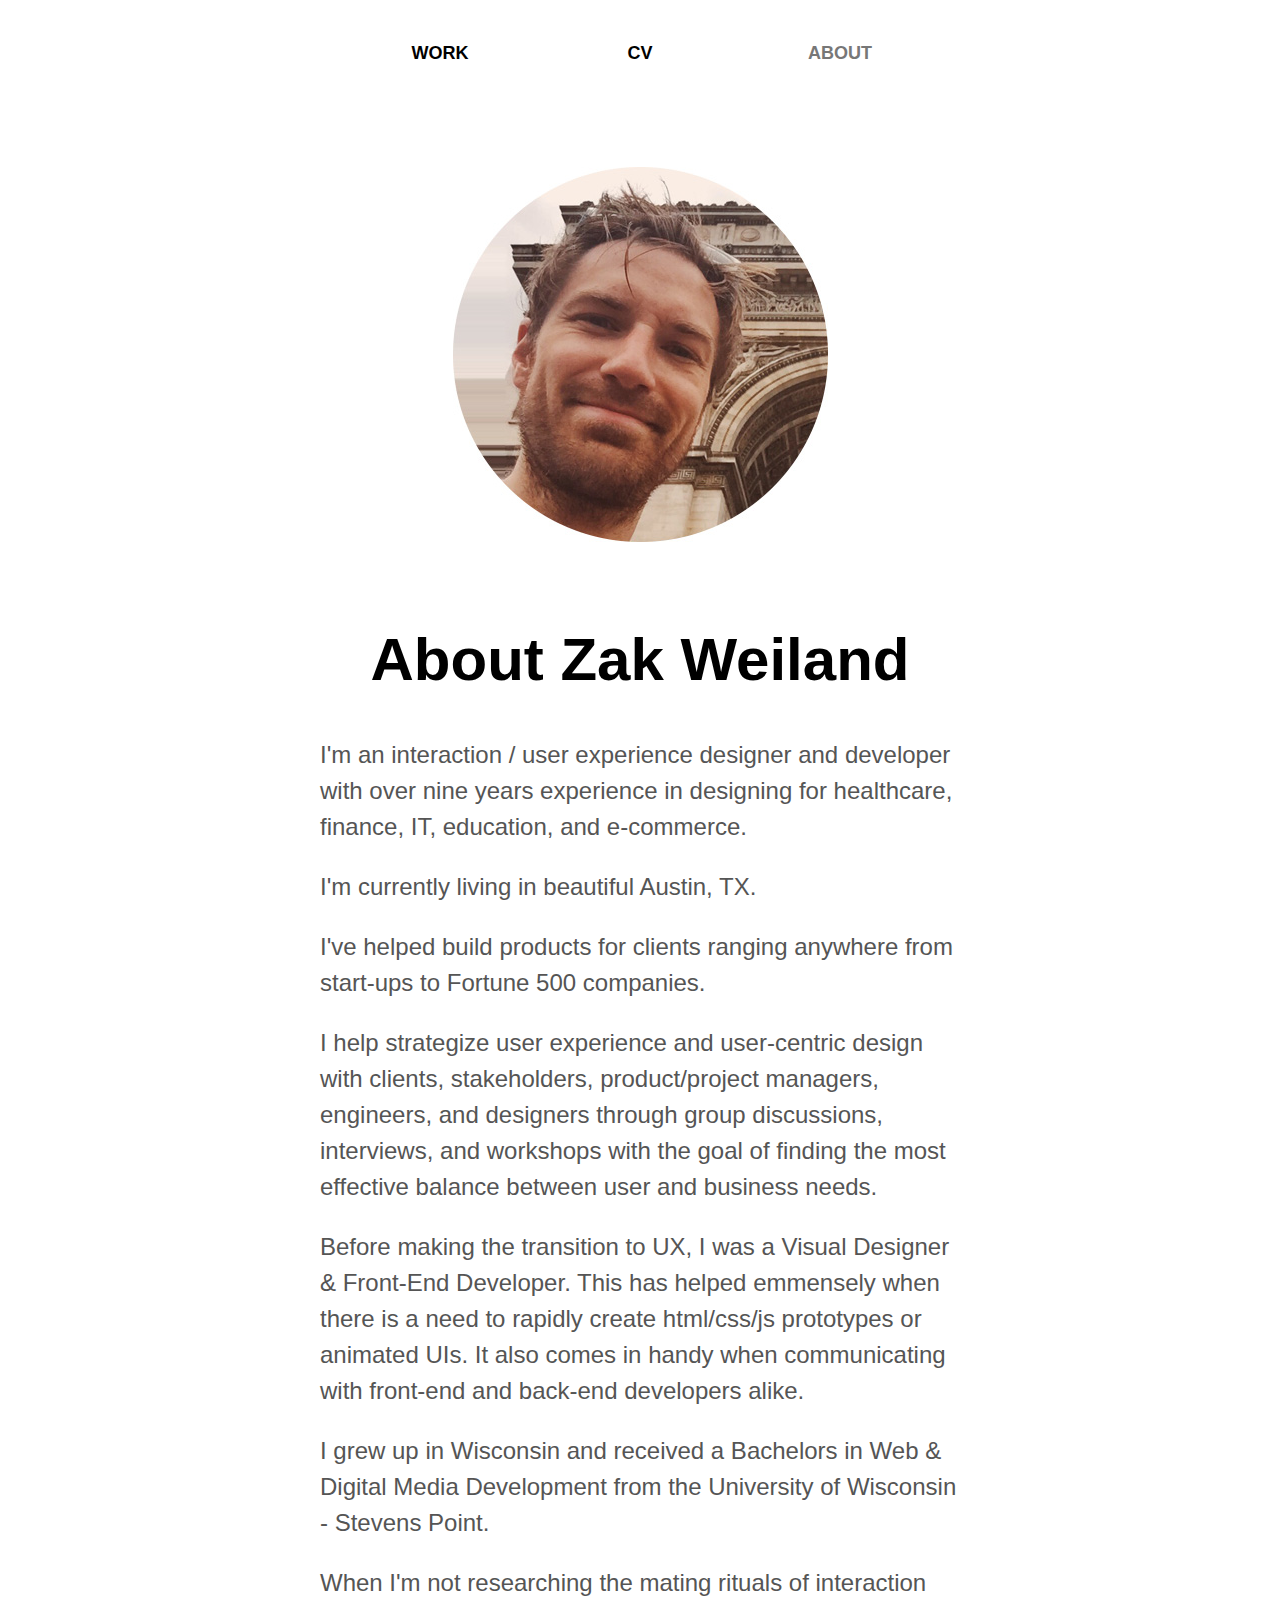
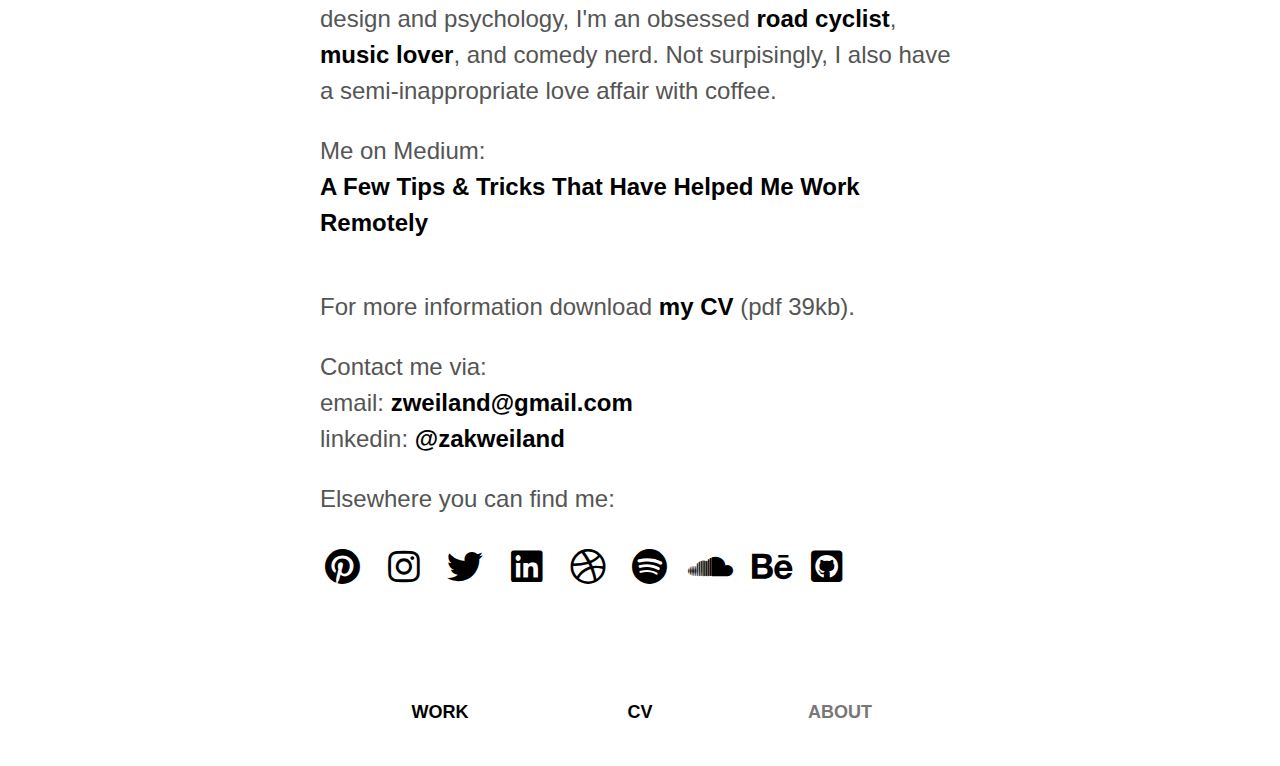
==== about.html @ 1b2391a1 "fix it" ====
<!doctype html>
<html lang="en">
<head>
	<meta charset="utf-8">
	<title>About | Portfolio of Zak Weiland</title>
	<meta name="viewport" content="initial-scale=1, user-scalable=yes">
	<meta name="description" content="Zak Weiland is a interaction / user experience designer and developer." />
	<link rel="stylesheet" href="https://use.fontawesome.com/releases/v5.0.8/css/all.css">
	<link rel="stylesheet" href="css/screen.css" />
	<link rel="icon" type="image/x-icon" href="img/favicon.ico" />
</head>
<body id="about">
<main>
	<div class="cd-index cd-main-content">
		<nav class="header">
		   <ul>
		       <li><a href="index.html" class="work">Work</a>
		       <li><a href="cv.html" class="cv">CV</a>
		       <li><a href="about.html" class="about">About</a>
		   </ul>
		</nav>
		<div class="wrapper">
			<img src="img/zak-3.jpg" class="zak">
			<h1>About Zak Weiland</h1>
			<p>I'm an interaction / user experience designer and developer with over nine years experience in designing for healthcare, finance, IT, education, and e-commerce.</p>
			<p>I'm currently living in beautiful Austin, TX.</p>
			<p>I've helped build products for clients ranging anywhere from start-ups to Fortune 500 companies.</p>
			<p>I help strategize user experience and user-centric design with clients, stakeholders, product/project managers, engineers, and designers through group discussions, interviews, and workshops with the goal of finding the most effective balance between user and business needs.</p>
			<p>Before making the transition to UX, I was a Visual Designer &amp; Front-End Developer. This has helped emmensely when there is a need to rapidly create html/css/js prototypes or animated UIs. It also comes in handy when communicating with front-end and back-end developers alike.</p>
			<p>I grew up in Wisconsin and received a Bachelors in Web &amp; Digital Media Development from the University of Wisconsin - Stevens Point.</p>
			<p>When I'm not researching the mating rituals of interaction design and psychology, I'm an obsessed <a href="http://www.strava.com/athletes/2135089">road cyclist</a>, <a href="https://soundcloud.com/uugnpieco">music lover</a>, and comedy nerd. Not surpisingly, I also have a semi-inappropriate love affair with coffee.</p>

			<h5>Me on Medium:</h5>
			<ul class="b-2">
				<li><a href="https://medium.com/@zweiland/a-few-tips-that-have-helped-me-work-remotely-a53be0c3aae">A Few Tips &amp; Tricks That Have Helped Me Work Remotely</a></li>
			</ul>

			<p>For more information download <strong><a href="docs/Zak_Weiland_CV.pdf">my CV</a></strong>&nbsp;(pdf 39kb).</p>
			<p>Contact me via:<br>
			email:&nbsp;<a href="mailto:zweiland@gmail.com">zweiland@gmail.com<br></a>linkedin:&nbsp;<a href="https://www.linkedin.com/in/zakweiland">@zakweiland</a>
			</p>
			<p>Elsewhere you can find me:</p>
			<nav class="social">
				<a href="https://www.pinterest.com/zweiland/">
					<i class="fab fa-fw fa-pinterest"></i>
				</a>
				<a href="https://instagram.com/zweiland">
					<i class="fab fa-fw fa-instagram"></i>
				</a>
				<a href="https://twitter.com/zweiland">
					<i class="fab fa-fw fa-twitter"></i>
				</a>
				<a href="https://www.linkedin.com/in/zakweiland">
					<i class="fab fa-fw fa-linkedin"></i>
				</a>
				<a href="https://dribbble.com/zweiland">
					<i class="fab fa-fw fa-dribbble"></i>
				</a>
				<a href="https://open.spotify.com/user/126329578?si=maCWt7SnQ52ekqrHqiPqqQ">
					<i class="fab fa-fw fa-spotify"></i>
				</a>
				<a href="https://soundcloud.com/uugnpieco">
					<i class="fab fa-fw fa-soundcloud"></i>
				</a>
				<a href="https://behance.net/zcw">
					<i class="fab fa-fw fa-behance"></i>
				</a>
				<a href="https://github.com/zweiland">
					<i class="fab fw fa-github-square"></i>
				</a>
			</nav>
			</p>
		</div>
		<nav class="footer">
		   <ul>
		       <li><a href="index.html" class="work">Work</a>
		       <li><a href="cv.html" class="cv">CV</a>
		       <li><a href="about.html" class="about">About</a>
		   </ul>
		</nav>
	</div>
</main>
<!-- Global site tag (gtag.js) - Google Analytics -->
<script async src="https://www.googletagmanager.com/gtag/js?id=UA-69666519-1"></script>
<script>
  window.dataLayer = window.dataLayer || [];
  function gtag(){dataLayer.push(arguments);}
  gtag('js', new Date());

  gtag('config', 'UA-69666519-1');
</script>
</body>
</html>
---- css/screen.css ----
html, body, div, span, applet, object, iframe,
h1, h2, h3, h4, h5, h6, p, blockquote, pre,
a, abbr, acronym, address, big, cite, code,
del, dfn, em, img, ins, kbd, q, s, samp,
small, strike, strong, sub, sup, tt, var,
b, u, i, center,
dl, dt, dd, ol, ul, li,
fieldset, form, label, legend,
table, caption, tbody, tfoot, thead, tr, th, td,
article, aside, canvas, details, embed,
figure, figcaption, footer, header, hgroup,
menu, nav, output, ruby, section, summary,
time, mark, audio, video {
  margin: 0;
  padding: 0;
  border: 0;
  font: inherit;
  font-size: 100%;
  vertical-align: baseline; }

html {
  line-height: 1; }

ol, ul {
  list-style: none; }

table {
  border-collapse: collapse;
  border-spacing: 0; }

caption, th, td {
  text-align: left;
  font-weight: normal;
  vertical-align: middle; }

q, blockquote { quotes: none; }
q:before, q:after, blockquote:before, blockquote:after {
  content: "";
  content: none;
}

video {
  width: 100%    !important;
  height: auto   !important;
}

a img {
  border: none; }

article, aside, details, figcaption, figure, footer, header, hgroup, menu, nav, section, summary {
  display: block; }

*, *::after, *::before {
  box-sizing: border-box;
}

b, strong { font-weight: bold; }
i, em { font-style: italic; }


blockquote {
  line-height: 1.4;
  text-align: center;
  font-size: 1.75rem;
  margin: 2.75em 0 3em;
  border: none;
  padding: 0;
  letter-spacing: .01rem;
  font-style: italic;
  transition: margin 100ms;
  background: url(../img/underline.png) center bottom no-repeat;
  padding-bottom: 1.875em;
  }

blockquote p.quote {
  text-indent: 0;
  margin-bottom: .5rem;
  padding-top: 0.5em;
  font-style: italic;
  color: #000;}

blockquote footer p {
  margin-bottom: 0;
  font-style: italic;
  font-size: 0.75em; }

.left { float: left; }
.right { float: right; }

html {
  background: #fff;
  color: #555;
  font-size: 18px;
  line-height: 1.5;
  font-family: sans-serif;
}

body {
  font-family: -apple-system,BlinkMacSystemFont,"Segoe UI",Roboto,Oxygen-Sans,Ubuntu,Cantarell,"Helvetica Neue",sans-serif;
}

body { background: #fff; }

h1 {
  color: #000;
  font-size: 60px;
  line-height: 1.25;
  font-weight: bold;
}

h2 {
  color: #777;
  font-size: 30px;
  line-height: 1.4;
}

h3 {
  color: #000;
  font-size: 1.25em;
  line-height: 1.4;
  font-weight: 100;
  margin: 1.625em 0 .625em;
  font-weight: bold;
}

h4 {
  color: #000;
  font-size: 1.625em;
  line-height: 1.4;
  font-weight: 900;
  text-transform: uppercase;
  margin-bottom: .5em;
}

a {
  color: #000;
  font-weight: bold;
  text-decoration: none;
}

img {
  max-width: 100%;
}

small {
  font-size: 75%;
}
figure {
  max-width: 100%;
  margin: 0;
  margin: 1em 0;
}
.read-time {
  color: #999;
  font-style: italic;
  font-size: 75%;
  margin: 1.5em 0 3em;
  line-height: 130%;
}

.text-center { text-align: center; }
.text-right { text-align: right; }
.text-left { text-align: left; }

.t-1 { margin-top: 1em; }
.t-2 { margin-top: 2em; }
.b-1 { margin-bottom: 1em; }
.b-2 { margin-bottom: 2em; }

.col-2, .col-3, .col-4 {
  display: inline-block;
  position: relative;
  float: left;
}

.col-2 { width: 50%; }
.col-3 { width: 30%; margin-right: 3.3333333%; }
.col-4 { width: 25%; }


@media (max-width: 600px) {
  .col-2, .col-4 { width: 100%; }
}

.wrapper {
  width: 90%;
  max-width: 1040px;
  margin: 0 auto;
}

main {}

.bold {
  font-weight: bold;
}

nav {
  text-transform: uppercase;
}

nav.header {
  padding-bottom: 60px;
}

nav.footer {
  padding-top: 40px;
}

nav ul {
  max-width: 600px;
  margin: 0 auto;
}

nav li {
  display: inline-block;
  width: 33.333333%;
  text-align: center;
}

nav a {
  display: block;
  padding: 40px 0;
}

.up-next {
}

.social {
  font-size: 1.5em;
  margin: 0;
}
.social a {
  color: black;
  display: inline-block;
  transition: color .2s;
  padding: 0;
  margin-right: 1%;
}
.social a:hover {

}

@media (max-width: 600px) {
  nav.header { padding-bottom: 20px; }
  nav.footer { padding-top: 20px; }
}

@media (max-width: 440px) {
  nav { font-size: 14px; }
  nav a { padding: 20px 0; }
}

.button {
  display: inline-block;
  width: auto; height: auto;
  color: #222;
  background-color: transparent;
  border: 2px solid #222;
  font-size: .6725em;
  font-weight: 900;
  text-transform: uppercase;
  letter-spacing: 4px;
  padding: 21px 34px;
  font-style: normal;
  line-height: 1em;
  text-transform: uppercase;
  text-align: center;
  text-decoration: none;
  cursor: pointer;
  outline: none;
  -webkit-appearance: none;
  -moz-appearance: none;
  appearance: none;

  transition: all 0.2s cubic-bezier(0.175, 0.885, 0.32, 1.275);
}
.button:hover {
  background: #222;
  color: white;
}

#work .work,
#about .about,
#cv .cv,
#process .process {
  color: #777;
}

header {
  width: 100%;
  text-align: center;
  padding-bottom: 80px;
}

header h1 {
  padding-bottom: 15px;
}

.projects {
  text-align: center;
  margin: 0 auto;
  max-width: 600px;
}

.projects a {
  display: block;
}

.projects p {
  font-weight: 300;
  font-size: 1em;
  margin-top: 2em;
  color: #777;
}

.projects p strong {
  font-weight: 800;
  color: #000;
  text-transform: uppercase;
  display: inline-block;
  margin-right: 2%;
}

.projects img {
  display: block;
  position: relative;
 -webkit-filter: grayscale(1);
  filter: grayscale(1);
  transition: all 0.35s;
}

.projects li {
  margin-bottom: 10%;
}

.projects li:hover img {
 -webkit-filter: grayscale(0);
  filter: grayscale(0);
}
/*
.projects li:hover h3 {
  opacity: 1;
  -webkit-animation: titleBounce .4s ease;
  -moz-animation:titleBounce .4s ease;
  -ms-animation:titleBounce .4s ease;
  -o-animation:titleBounce .4s ease;
  transform:
  -webkit-animation-fill-mode: forwards;
  -moz-animation-fill-mode: forwards;
  -ms-animation-fill-mode: forwards;
  -o-animation-fill-mode: forwards;
  animation-fill-mode: forwards;
}*/

.project-block {
  margin: 12.5% 0;
}
.project-block p,
.project-block li {
  margin-bottom: 1em;
}
.project-block ol {
  list-style: decimal;
  padding-left: 1.25em;
}

#process .wrapper {
  max-width: 1080px;
  font-size: 24px;
}
#process .col-4 {
  text-align: center;
}


#about .wrapper {
  max-width: 640px;
  font-size: 24px;
}

#about h1 {
  margin-bottom: 40px;
  text-align: center;
}

#about p { padding-bottom: 1em; }

.zak {
  display: block;
  margin: 0 auto 80px;
}

@media (max-width: 600px) {
  #about .wrapper {
    width: 80%;
    font-size: 18px;
  }
  #about h1 {
    margin-bottom: 20px;
  }
  .zak {
    width: 200px;
    margin-bottom: 40px;
  }
}

@media (max-width: 440px) {
  header h1 {
    padding-bottom: 0;
  }

  #about .wrapper {
    width: 90%;
    font-size: 16px;
  }
  #about h1 {
    margin-bottom: 20px;
  }
}

#cv .wrapper { max-width: 640px; }

#cv .section_title {
  color: #000;
  padding-bottom: 10px;
  font-weight: bold;
}

#cv h3 {
  color: #000;
  font-size: 1.125em;
  margin-top: .5em;
}

#cv span {
  font-weight: bold;
  display: block;
  margin-bottom: .5em;
}

#cv section li {
  padding-bottom: 2em;
}

#cv section {
  padding-bottom: 20px;
}

.cv-contact p {
  font-size: 24px;
  margin-bottom: .5em;
}

#cv .job-highlights {
  list-style-type: disc;
  margin-bottom: 0;
}

#cv .job-highlights li {
  padding-bottom: 0;
}

.last-line-cv {
  display: block;
  padding-top: .75em;
  margin-top: .75em;
  border-top: 1px dashed #cfcfcf;
}

@media (max-width: 440px) {
  #cv header {
    padding: 0 0 20px;
  }
}

#project .wrapper {
  max-width: 860px;
  font-size: 24px;
}

#project .entry-header {
  text-align: center;
  margin-bottom: .5em;
  padding-bottom: 0;
}

.project_title {
  padding-bottom: 40px;
}

.project_intro {
  margin: 0 auto 40px;
  zoom: 1;
}

.project_intro:before, .project_intro:after, .row:before, .row:after {
  content: '';
  display: table;
}

.project_intro:after, .row:after {
  clear: both;
}

.project_intro .summary {
  float: left;
  width: 55%;
  margin-right: 10%;
}

.project_intro .summary p { padding-bottom: 1em; }
.project_intro ul { float: left; width: 35%; }
.project_intro li { padding-bottom: 1em; }
.project_intro h3 { padding-bottom: 5px; }


@media (max-width: 600px) {
  #project .wrapper {
    width: 80%;
    font-size: 18px;
  }
  #project h1 {
    margin-bottom: 20px;
  }
  .zak {
    width: 200px;
    margin-bottom: 40px;
  }
}

@media (max-width: 440px) {
  #project .wrapper {
    width: 90%;
    font-size: 16px;
  }
  #project h1 {
    margin-bottom: 20px;
  }
}

figure {
  clear: both;
}

figure img {
  margin: 0 auto;
  display: block;
  width: 100%;
}

figcaption {
  text-align: center;
  font-style: italic;
  padding: 30px 0 0;
  max-width: 70%;
  margin: 0 auto;
}

figure:last-child { padding-bottom: 0; }

.caveat {
  font-size: .8em;
  line-height: 1.4; }

@media (max-width: 769px) {
  figure {
    padding-bottom: 40px; }

  figcaption {
    max-width: 100%; }
}

@media (max-width: 600px) {
  .project_intro {
    margin: 0 auto 30px;
  }
  .project_intro .summary {
    float: none;
    width: 100%;
    margin: 0;
    padding-bottom: 20px;
  }
  .project_intro ul {
    width: 100%;
    float: none;
  }
  figure { padding-bottom: 40px; }
}

@media (max-width: 440px) {
  .project_title { padding-bottom: 20px; }
  .project_intro { margin: 0 auto 10px; }
  figure { padding-bottom: 30px; }
}

@media (max-width: 660px) {
  body {
    font-size: 16px;
    line-height: 1.4;
  }
  h1 { font-size: 48px; }
  h2 { font-size: 24px; }

  blockquote {
    font-size: 1.25em;
    background: none;
    padding: 0;
  }

  .button {
    letter-spacing: 2px;
    padding: 12px 24px;
  }

  .intro { padding-bottom: 40px; }
  .intro h1 { font-size: 48px; }
  .intro h2 { font-size: 24px; }
}

@media (max-width: 440px) {
  body {
    font-size: 14px;
    line-height: 1.4;
  }
  h1 { font-size: 30px; }
  h2 { font-size: 18px; }
  h3 { font-size: 1.125em; }
  h4 { font-size: 1.375em; }

  .intro { padding-bottom: 40px; }
  .intro h1 { font-size: 30px; padding-bottom: 0px; }
  .intro h2 { font-size: 18px; }

  .projects li { margin-bottom: 3em; }
  .projects p {
    font-size: 1em;
    margin-top: 1em;
  }
}


body::after, body::before {
  /* these are the 2 half blocks which cover the content once the animation is triggered */
  height: 50vh;
  width: 100%;
  position: fixed;
  left: 0;
}
body::before {
  top: 0;
  transform: translateY(-100%);
}
body::after {
  bottom: 0;
  transform: translateY(100%);
}
body.page-is-changing::after, body.page-is-changing::before {
  transform: translateY(0);
}
.cd-loading-bar {
  /* this is the loading bar - visible while switching from one page to the following one */
  position: fixed;
  height: 2px;
  width: 90%;
}
.cd-loading-bar::before {
  /* this is the progress bar inside the loading bar */
  position: absolute;
  left: 0;
  top: 0;
  height: 100%;
  width: 100%;
  transform: scaleX(0);
  transform-origin: left center;
}
.page-is-changing .cd-loading-bar::before {
  transform: scaleX(1);
}

@keyframes titleBounce {
  0% {
    -webkit-transform: translateY(40);
    -moz-transform: translateY(40);
    -ms-transform: translateY(40);
    -o-transform: translateY(40);
    transform: translateY(40);
  }
  50% {
    -webkit-transform: translateY(-10);
    -moz-transform: translateY(-10);
    -ms-transform: translateY(-10);
    -o-transform: translateY(-10);
    transform: translateY(-10);
  }
  100% {
    -webkit-transform: translateY(0);
    -moz-transform: translateY(0);
    -ms-transform: translateY(0);
    -o-transform: translateY(0);
    transform: translateY(0);
  }
}
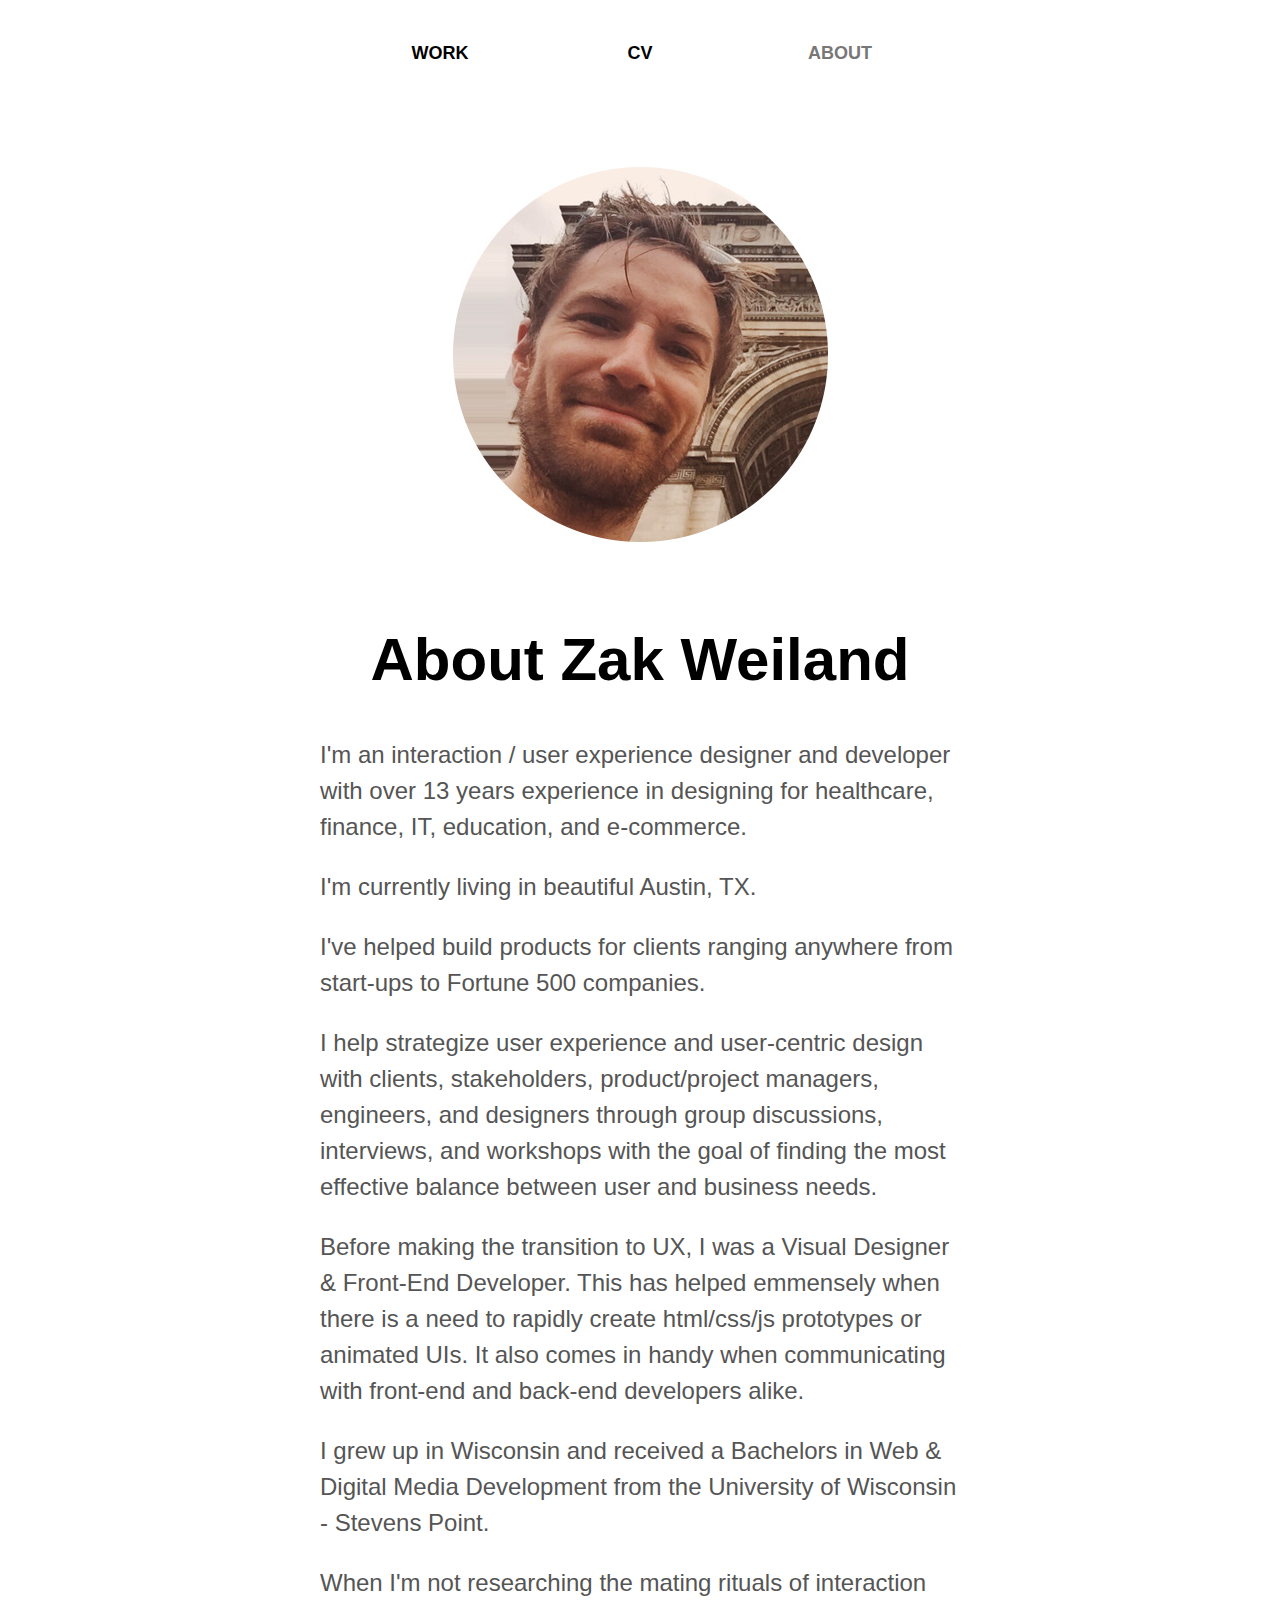
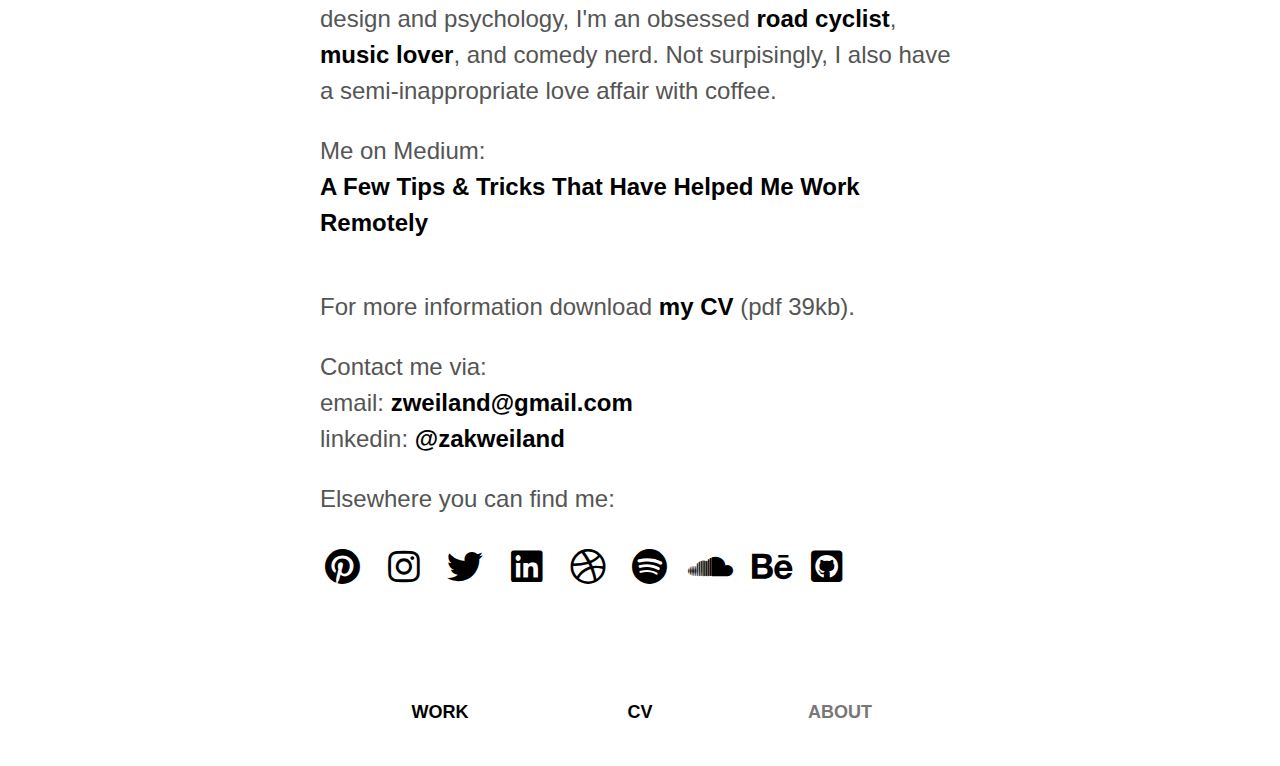
==== commit 5f89fc93: "years" ====
--- a/about.html
+++ b/about.html
@@ -22,7 +22,7 @@
 		<div class="wrapper">
 			<img src="img/zak-3.jpg" class="zak">
 			<h1>About Zak Weiland</h1>
-			<p>I'm an interaction / user experience designer and developer with over nine years experience in designing for healthcare, finance, IT, education, and e-commerce.</p>
+			<p>I'm an interaction / user experience designer and developer with over 13 years experience in designing for healthcare, finance, IT, education, and e-commerce.</p>
 			<p>I'm currently living in beautiful Austin, TX.</p>
 			<p>I've helped build products for clients ranging anywhere from start-ups to Fortune 500 companies.</p>
 			<p>I help strategize user experience and user-centric design with clients, stakeholders, product/project managers, engineers, and designers through group discussions, interviews, and workshops with the goal of finding the most effective balance between user and business needs.</p>
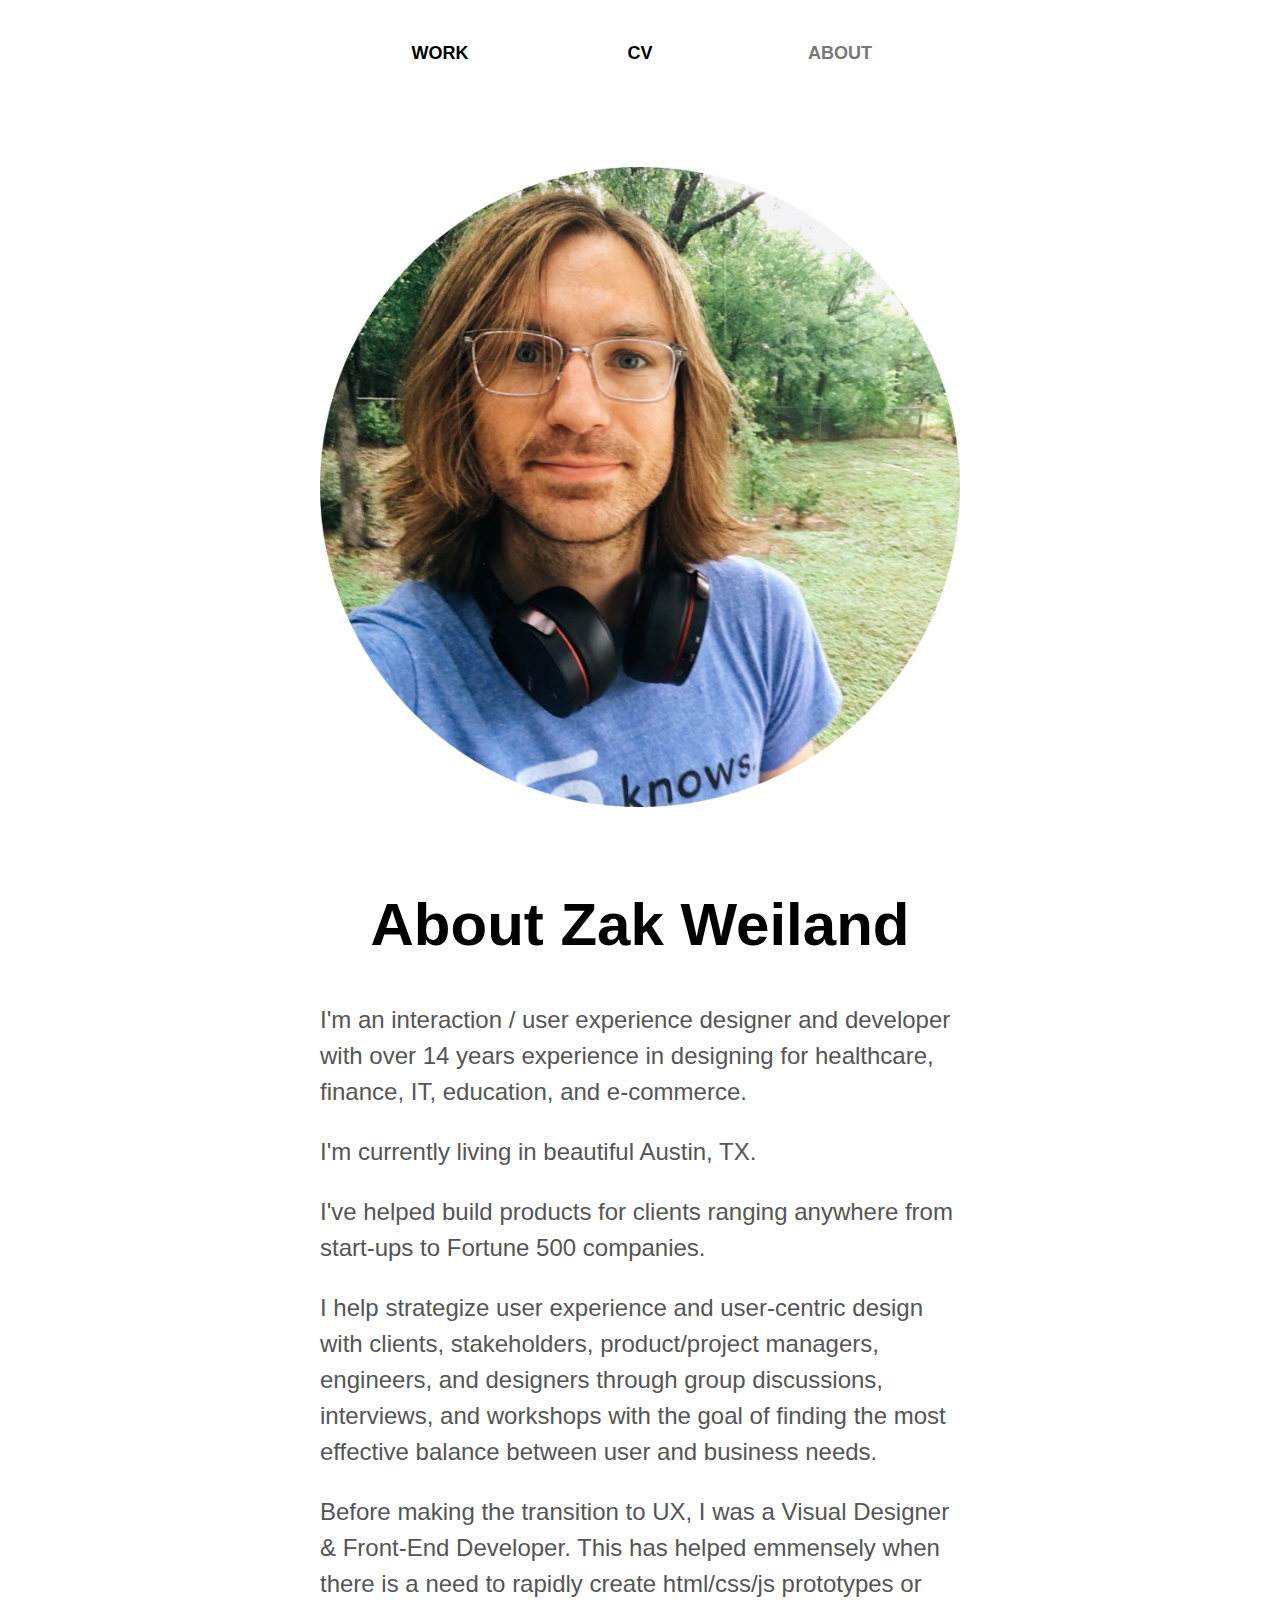
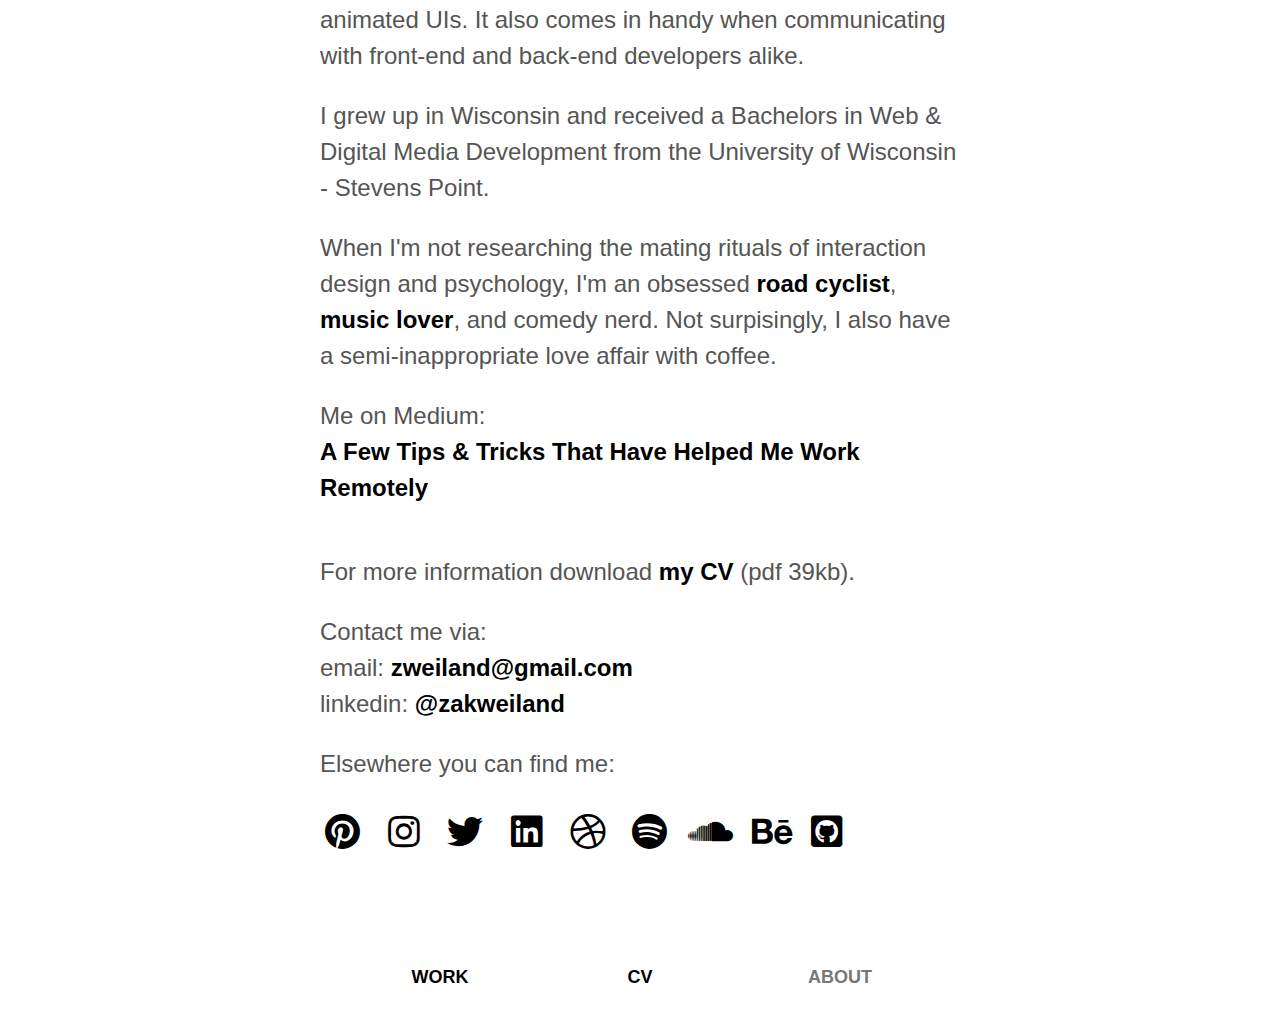
==== commit 0320b66b: "photo" ====
--- a/about.html
+++ b/about.html
@@ -20,9 +20,9 @@
 		   </ul>
 		</nav>
 		<div class="wrapper">
-			<img src="img/zak-3.jpg" class="zak">
+			<img src="img/zak-4.jpg" class="zak">
 			<h1>About Zak Weiland</h1>
-			<p>I'm an interaction / user experience designer and developer with over 13 years experience in designing for healthcare, finance, IT, education, and e-commerce.</p>
+			<p>I'm an interaction / user experience designer and developer with over 14 years experience in designing for healthcare, finance, IT, education, and e-commerce.</p>
 			<p>I'm currently living in beautiful Austin, TX.</p>
 			<p>I've helped build products for clients ranging anywhere from start-ups to Fortune 500 companies.</p>
 			<p>I help strategize user experience and user-centric design with clients, stakeholders, product/project managers, engineers, and designers through group discussions, interviews, and workshops with the goal of finding the most effective balance between user and business needs.</p>
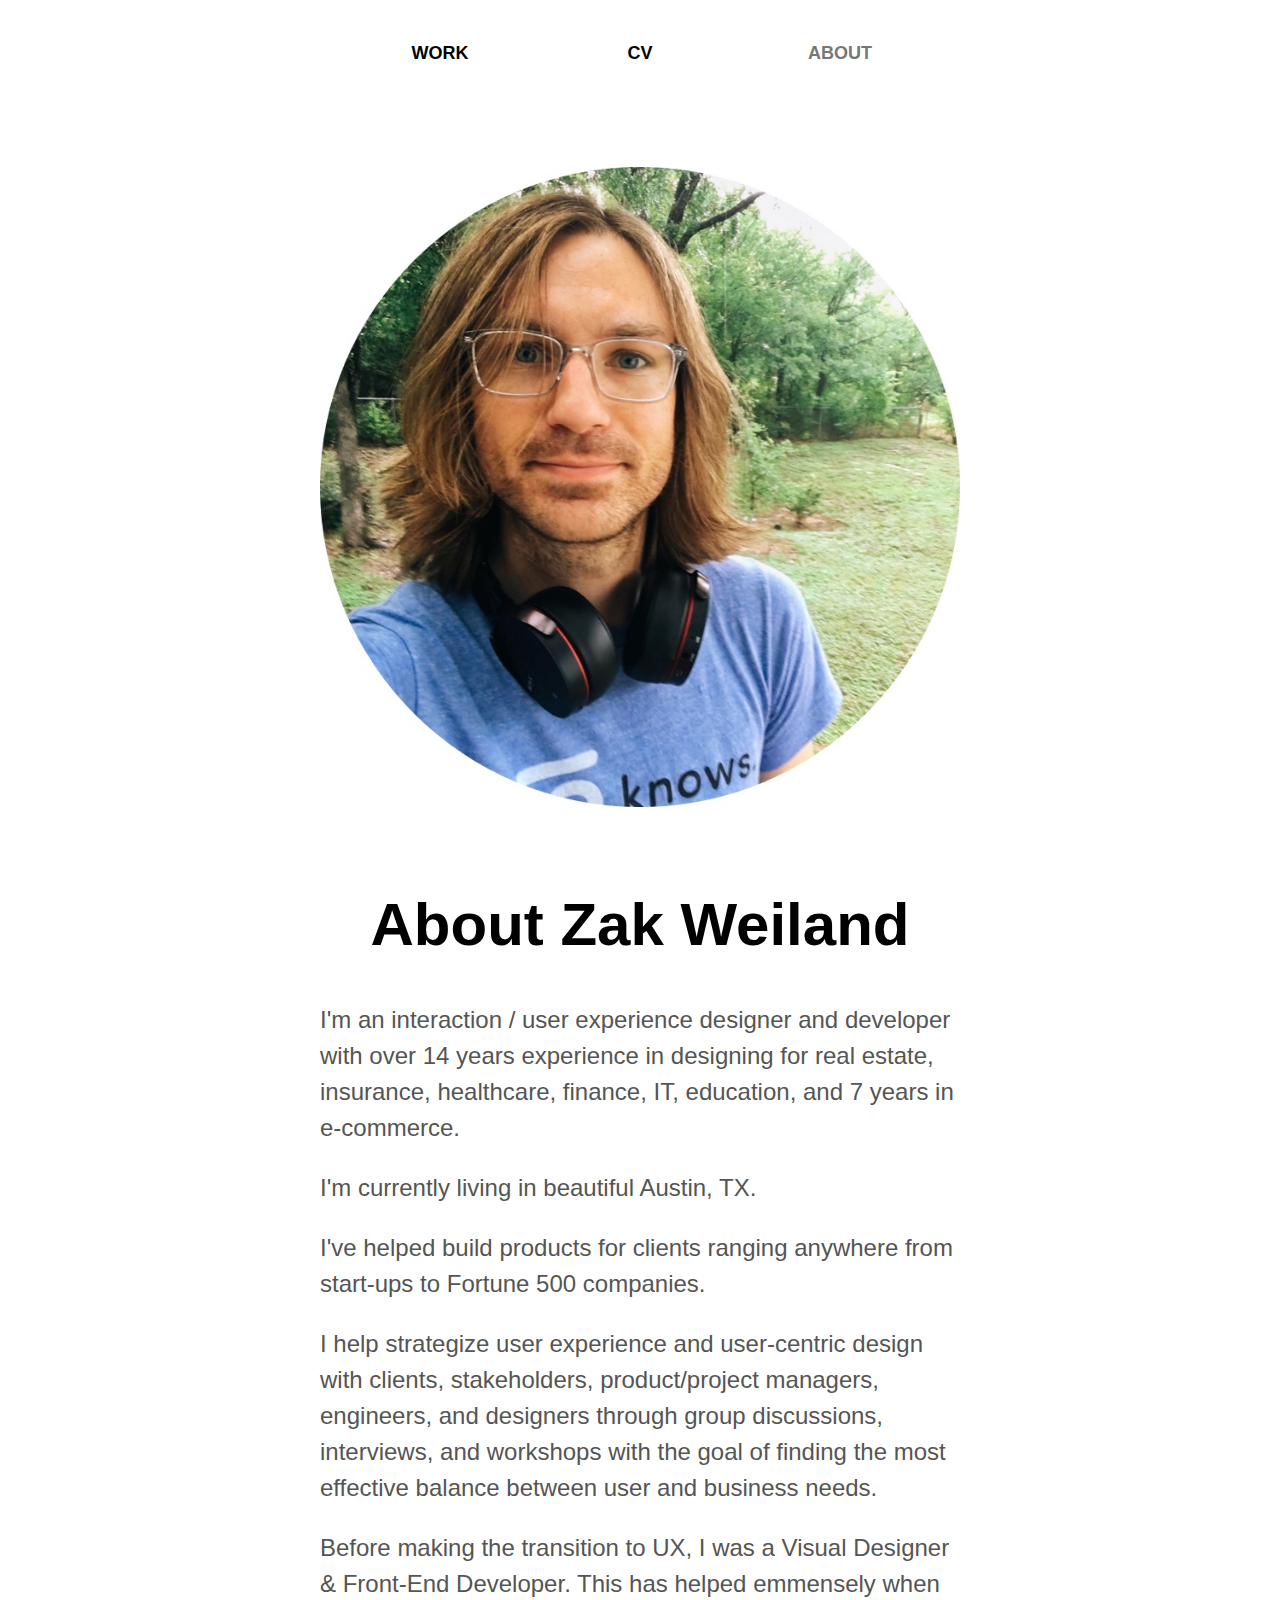
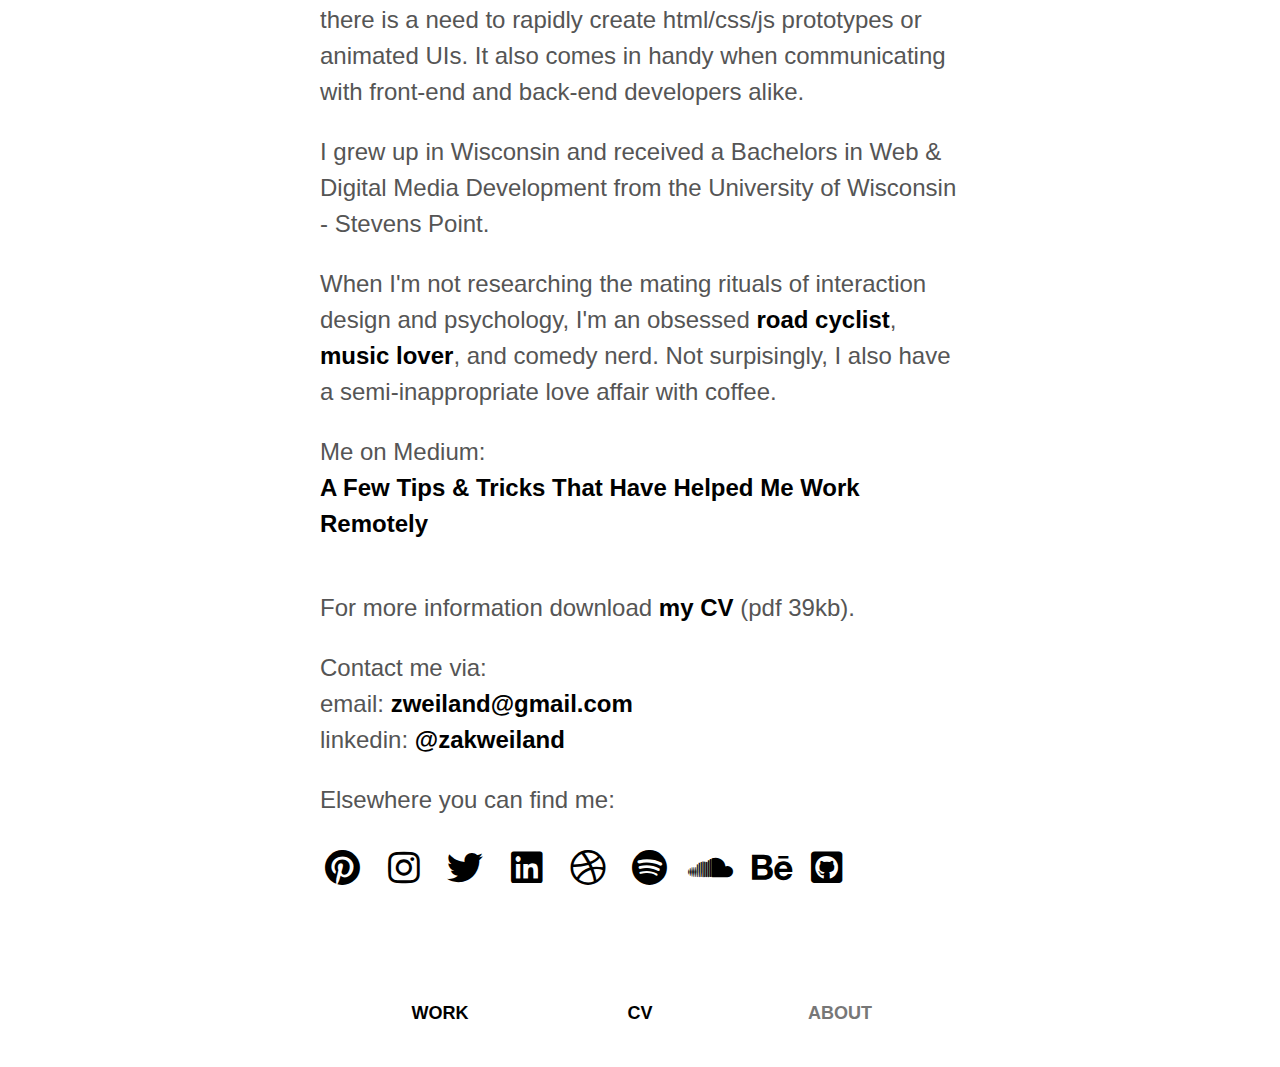
==== commit f3f7f044: "about" ====
--- a/about.html
+++ b/about.html
@@ -22,7 +22,7 @@
 		<div class="wrapper">
 			<img src="img/zak-4.jpg" class="zak">
 			<h1>About Zak Weiland</h1>
-			<p>I'm an interaction / user experience designer and developer with over 14 years experience in designing for healthcare, finance, IT, education, and e-commerce.</p>
+			<p>I'm an interaction / user experience designer and developer with over 14 years experience in designing for real estate, insurance, healthcare, finance, IT, education, and 7 years in e-commerce.</p>
 			<p>I'm currently living in beautiful Austin, TX.</p>
 			<p>I've helped build products for clients ranging anywhere from start-ups to Fortune 500 companies.</p>
 			<p>I help strategize user experience and user-centric design with clients, stakeholders, product/project managers, engineers, and designers through group discussions, interviews, and workshops with the goal of finding the most effective balance between user and business needs.</p>
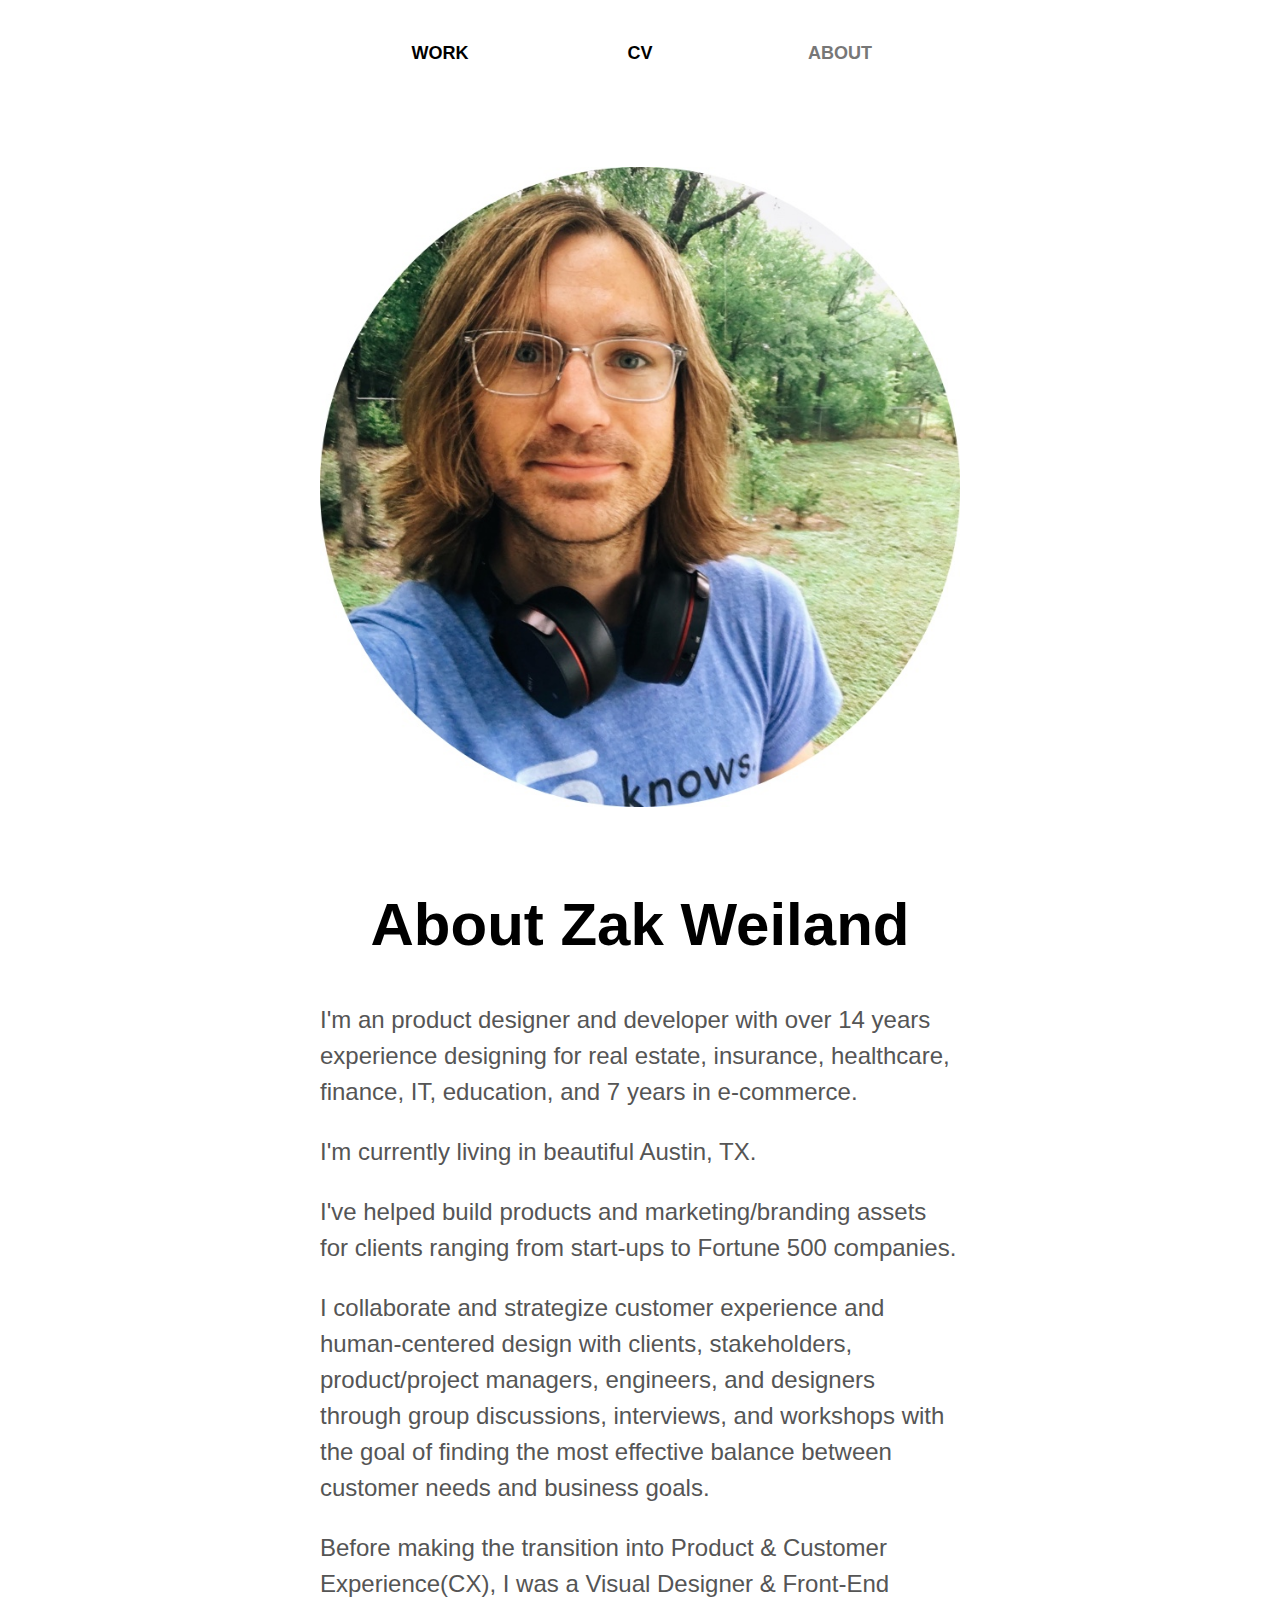
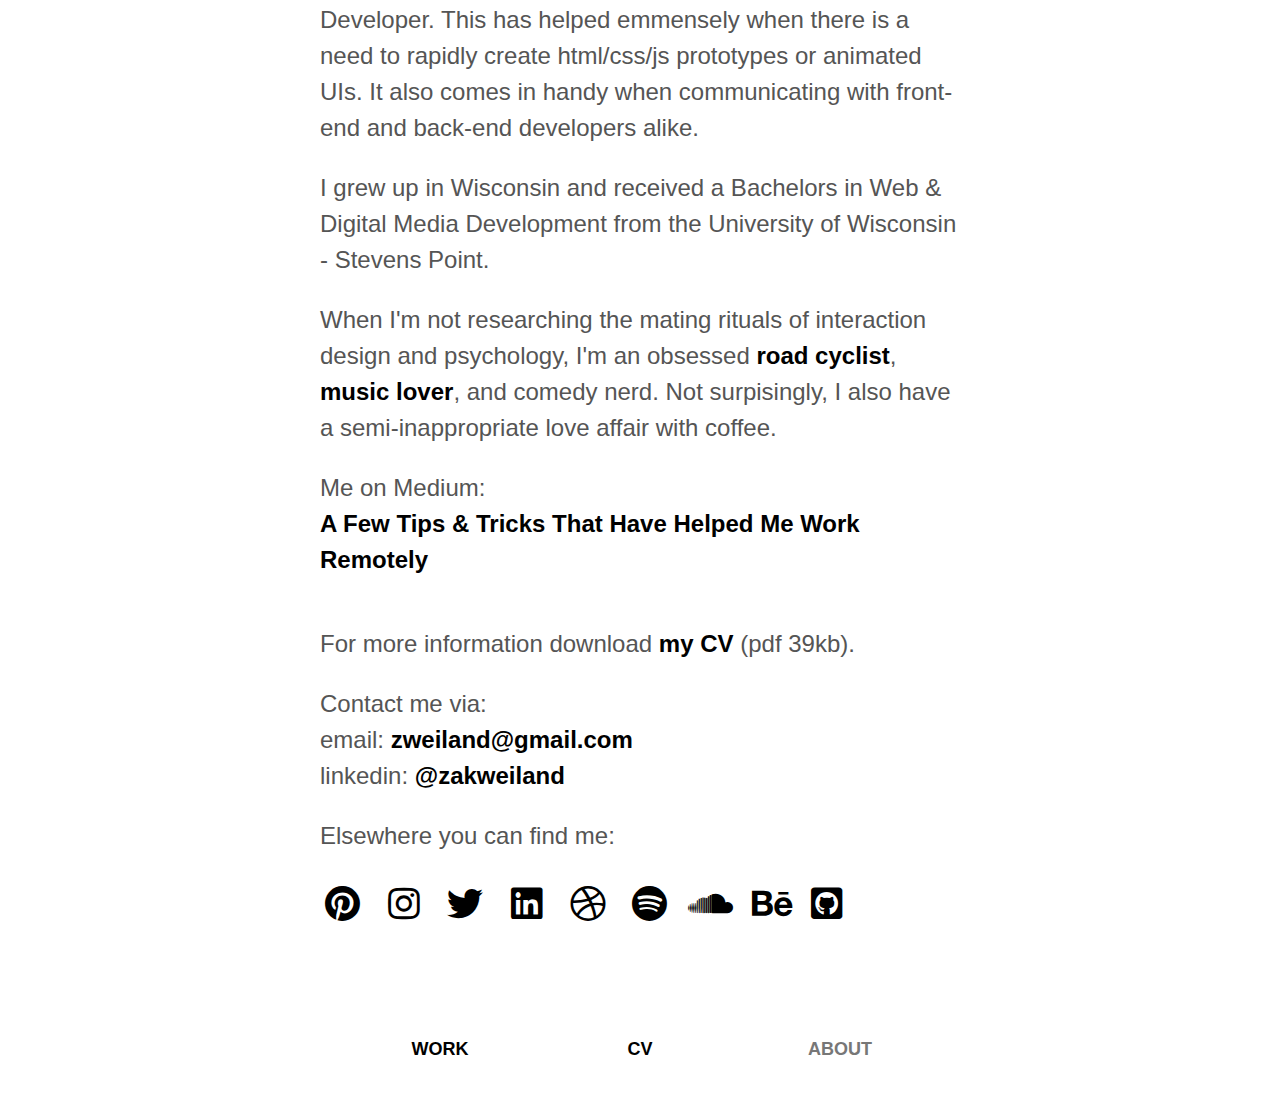
==== commit d504e22a: "about tweaks" ====
--- a/about.html
+++ b/about.html
@@ -22,11 +22,11 @@
 		<div class="wrapper">
 			<img src="img/zak-4.jpg" class="zak">
 			<h1>About Zak Weiland</h1>
-			<p>I'm an interaction / user experience designer and developer with over 14 years experience in designing for real estate, insurance, healthcare, finance, IT, education, and 7 years in e-commerce.</p>
+			<p>I'm an product designer and developer with over 14 years experience designing for real estate, insurance, healthcare, finance, IT, education, and 7 years in e-commerce.</p>
 			<p>I'm currently living in beautiful Austin, TX.</p>
-			<p>I've helped build products for clients ranging anywhere from start-ups to Fortune 500 companies.</p>
-			<p>I help strategize user experience and user-centric design with clients, stakeholders, product/project managers, engineers, and designers through group discussions, interviews, and workshops with the goal of finding the most effective balance between user and business needs.</p>
-			<p>Before making the transition to UX, I was a Visual Designer &amp; Front-End Developer. This has helped emmensely when there is a need to rapidly create html/css/js prototypes or animated UIs. It also comes in handy when communicating with front-end and back-end developers alike.</p>
+			<p>I've helped build products and marketing/branding assets for clients ranging from start-ups to Fortune 500 companies.</p>
+			<p>I collaborate and strategize customer experience and human-centered design with clients, stakeholders, product/project managers, engineers, and designers through group discussions, interviews, and workshops with the goal of finding the most effective balance between customer needs and business goals.</p>
+			<p>Before making the transition into Product & Customer Experience(CX), I was a Visual Designer &amp; Front-End Developer. This has helped emmensely when there is a need to rapidly create html/css/js prototypes or animated UIs. It also comes in handy when communicating with front-end and back-end developers alike.</p>
 			<p>I grew up in Wisconsin and received a Bachelors in Web &amp; Digital Media Development from the University of Wisconsin - Stevens Point.</p>
 			<p>When I'm not researching the mating rituals of interaction design and psychology, I'm an obsessed <a href="http://www.strava.com/athletes/2135089">road cyclist</a>, <a href="https://soundcloud.com/uugnpieco">music lover</a>, and comedy nerd. Not surpisingly, I also have a semi-inappropriate love affair with coffee.</p>
 
